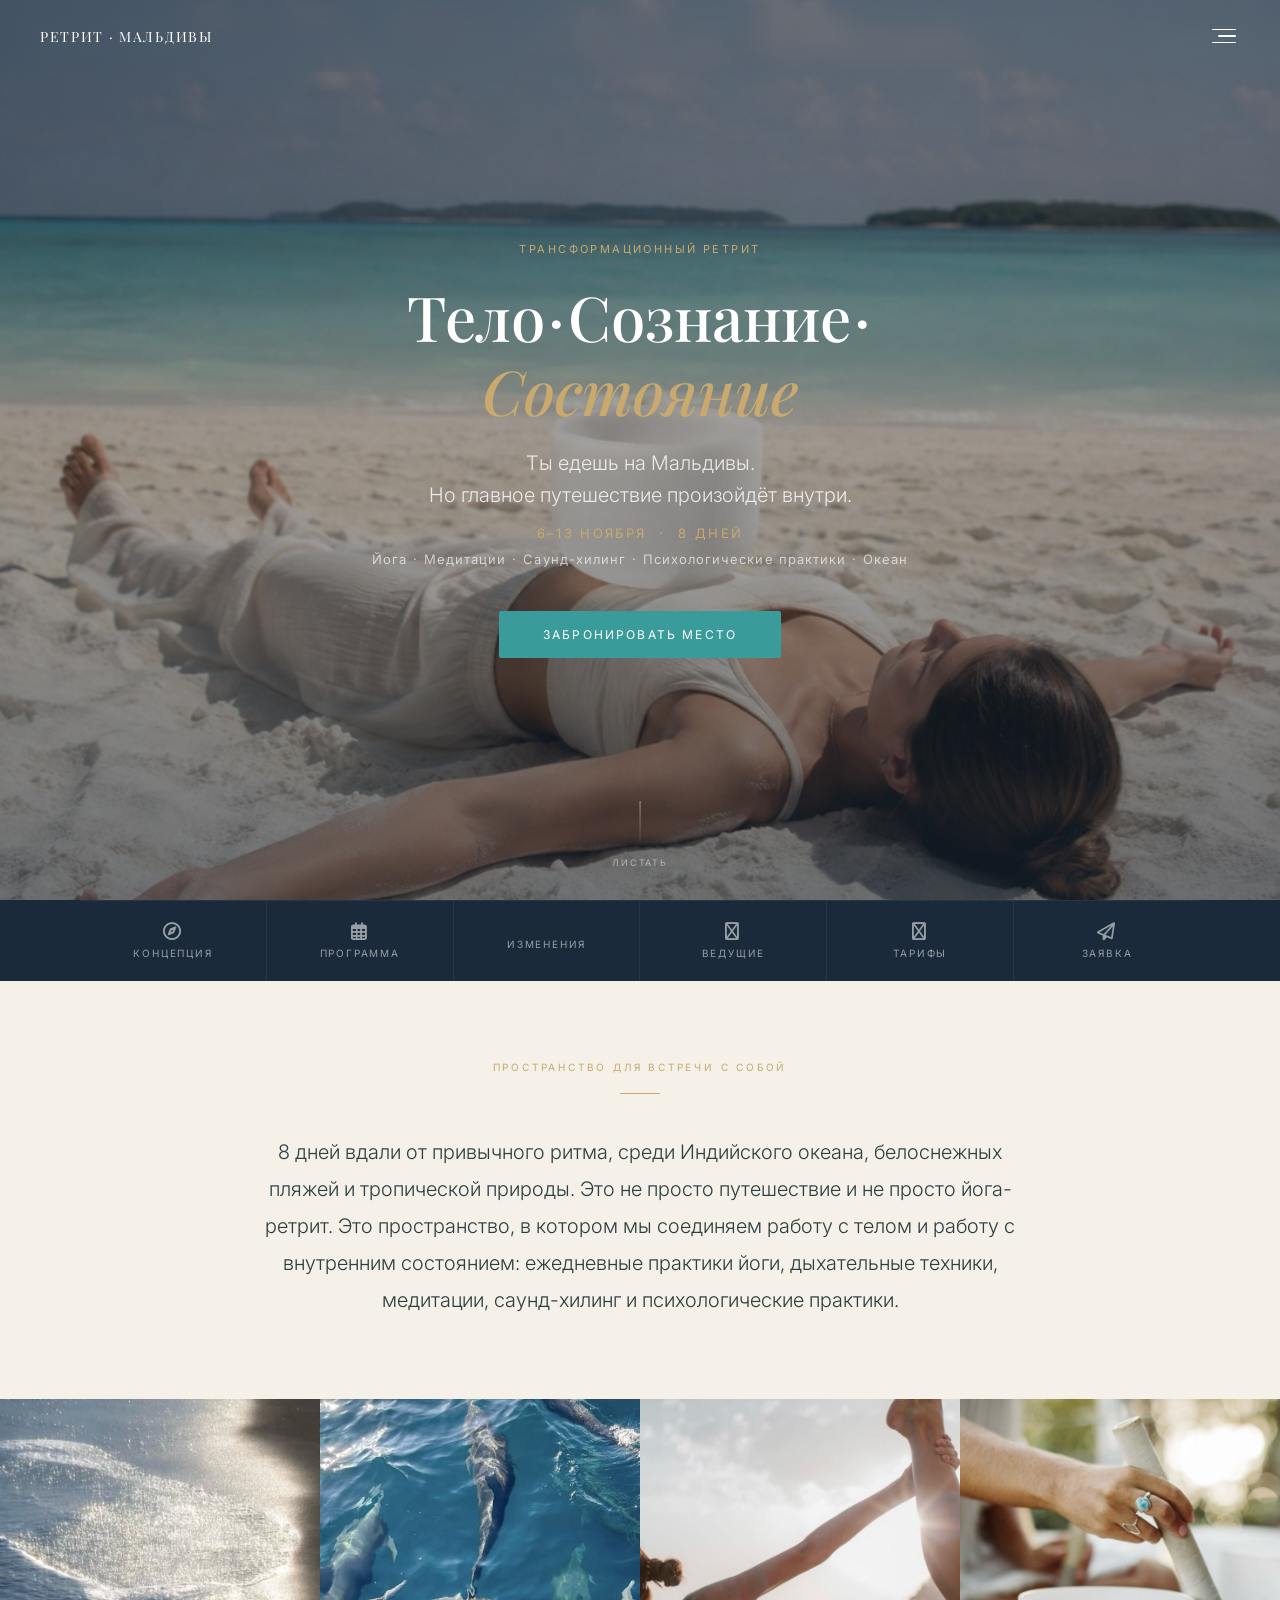
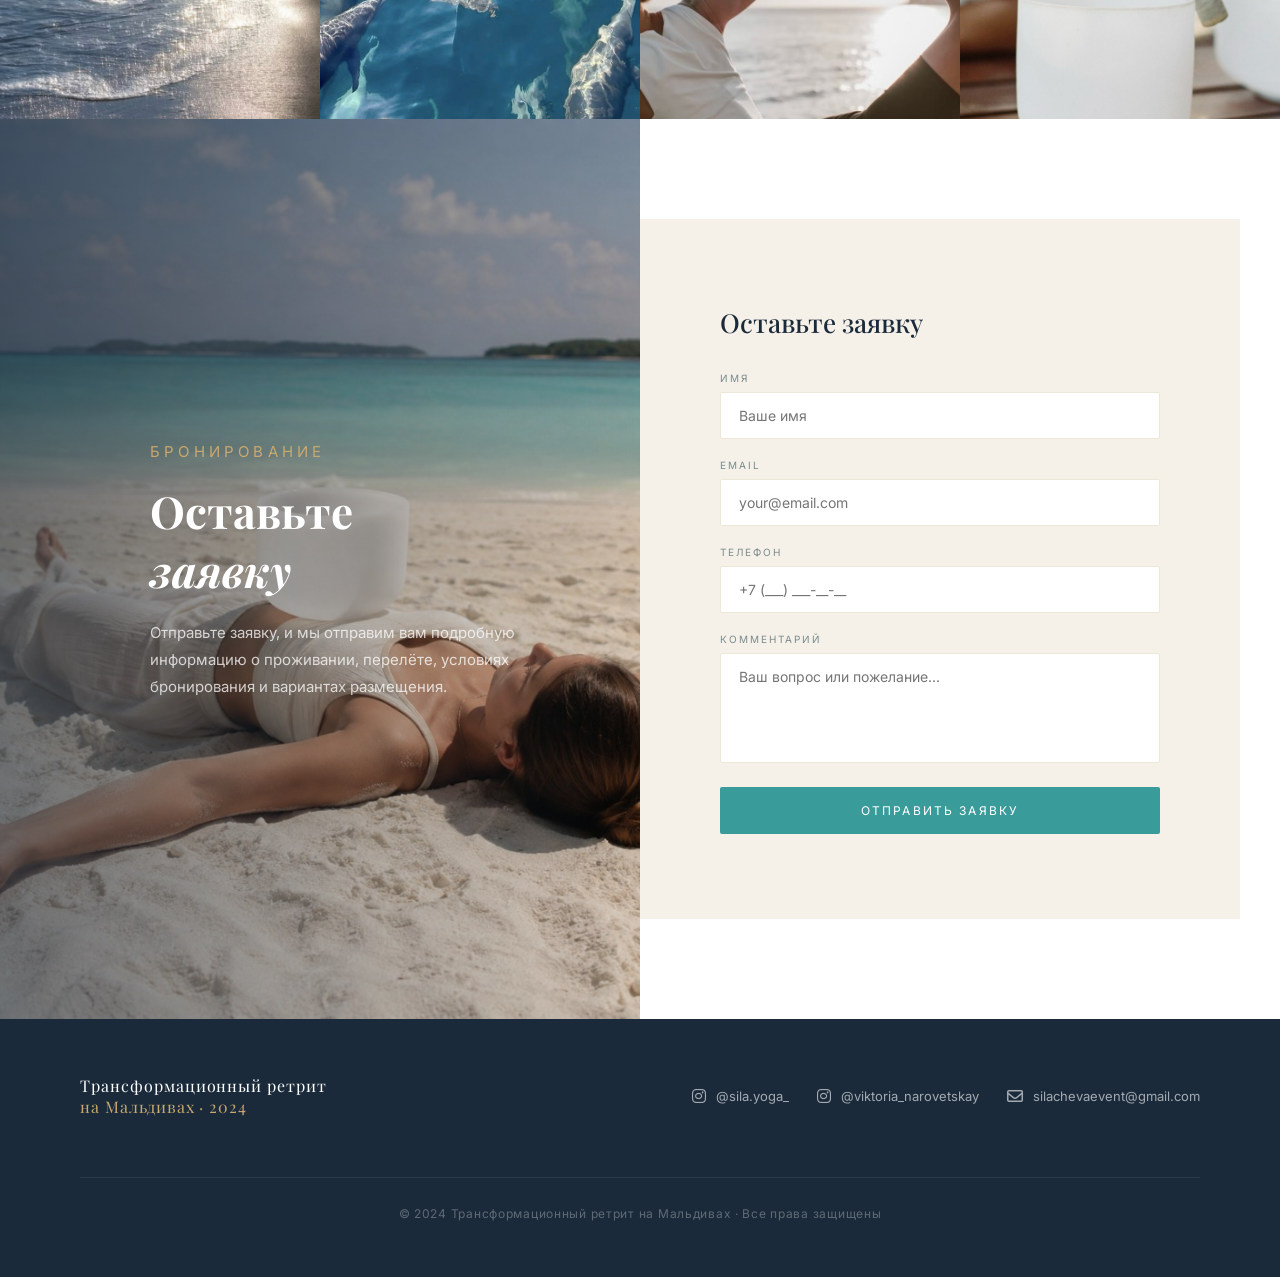
==== index.html @ 05884079 "Add files via upload" ====
<!DOCTYPE html>
<html lang="ru">
<head>
  <meta charset="UTF-8" />
  <meta name="viewport" content="width=device-width, initial-scale=1.0" />
  <title>Трансформационный ретрит на Мальдивах · 6–13 ноября</title>
  <link rel="preconnect" href="https://fonts.googleapis.com" />
  <link rel="preconnect" href="https://fonts.gstatic.com" crossorigin />
  <link href="https://fonts.googleapis.com/css2?family=Playfair+Display:ital,wght@0,400;0,500;0,600;1,400;1,500&family=Inter:wght@300;400;500;600&display=swap" rel="stylesheet" />
  <link rel="stylesheet" href="https://cdnjs.cloudflare.com/ajax/libs/font-awesome/6.5.0/css/all.min.css" />
  <link rel="stylesheet" href="css/style.css" />
</head>
<body>

  <!-- ══ NAV ══════════════════════════════════════════════ -->
  <nav id="nav" class="nav--hero">
    <a href="index.html" class="nav-logo">Ретрит · Мальдивы</a>
    <button class="hamburger" id="hamburger" aria-label="Открыть меню">
      <span></span><span></span><span></span>
    </button>
  </nav>

  <!-- ══ MENU OVERLAY ═════════════════════════════════════ -->
  <div class="menu-overlay" id="menu-overlay">
    <div class="menu-backdrop" id="menu-backdrop"></div>
    <div class="menu-panel">
      <p class="menu-eyebrow">Навигация</p>
      <nav class="menu-nav">
        <a href="index.html">Главная</a>
        <a href="concept.html">Концепция</a>
        <a href="program.html">Программа</a>
        <a href="changes.html">Что меняется</a>
        <a href="leaders.html">Ведущие</a>
        <a href="tariffs.html">Тарифы</a>
      </nav>
      <div class="menu-footer">
        <a href="https://www.instagram.com/sila.yoga_" target="_blank" rel="noopener"><i class="fa-brands fa-instagram"></i>@sila.yoga_</a>
        <a href="https://www.instagram.com/viktoria_narovetskay" target="_blank" rel="noopener"><i class="fa-brands fa-instagram"></i>@viktoria_narovetskay</a>
        <a href="mailto:silachevaevent@gmail.com"><i class="fa-regular fa-envelope"></i>silachevaevent@gmail.com</a>
      </div>
    </div>
  </div>

  <!-- ══ HERO ═════════════════════════════════════════════ -->
  <!-- IMAGE FILE: images/IMG_1155.png — женщина на пляже с поющей чашей -->
  <section class="hero" id="hero">
    <div class="hero-bg">
      <img src="images/IMG_1155.png" alt="Мальдивский пляж" loading="eager" />
    </div>
    <div class="hero-overlay"></div>
    <div class="hero-content">
      <p class="hero-eyebrow">Трансформационный ретрит</p>
      <h1 class="hero-title">Тело&thinsp;·&thinsp;Сознание&thinsp;·&thinsp;<em>Состояние</em></h1>
      <p class="hero-subtitle">Ты едешь на Мальдивы.<br>Но главное путешествие произойдёт внутри.</p>
      <p class="hero-date">6–13 ноября &nbsp;·&nbsp; 8 дней</p>
      <p class="hero-tags">
        <span>Йога</span>·<span>Медитации</span>·<span>Саунд-хилинг</span>·<span>Психологические практики</span>·<span>Океан</span>
      </p>
      <a href="#form" class="btn-primary">Забронировать место</a>
    </div>
    <div class="hero-scroll">
      <div class="scroll-line"></div>
      <span>Листать</span>
    </div>
  </section>

  <!-- ══ QUICK NAVIGATION STRIP ═══════════════════════════ -->
  <div class="index-nav-strip">
    <div class="index-nav-strip-inner">
      <a href="concept.html" class="index-nav-link">
        <i class="fa-regular fa-compass"></i>Концепция
      </a>
      <a href="program.html" class="index-nav-link">
        <i class="fa-regular fa-calendar-days"></i>Программа
      </a>
      <a href="changes.html" class="index-nav-link">
        <i class="fa-regular fa-sparkles"></i>Изменения
      </a>
      <a href="leaders.html" class="index-nav-link">
        <i class="fa-regular fa-user-group"></i>Ведущие
      </a>
      <a href="tariffs.html" class="index-nav-link">
        <i class="fa-regular fa-tag"></i>Тарифы
      </a>
      <a href="#form" class="index-nav-link">
        <i class="fa-regular fa-paper-plane"></i>Заявка
      </a>
    </div>
  </div>

  <!-- ══ INTRO ════════════════════════════════════════════ -->
  <section class="intro reveal">
    <div class="container">
      <p class="section-eyebrow" style="text-align:center;margin-bottom:20px;">Пространство для встречи с собой</p>
      <div class="divider"></div>
      <p class="intro-text">
        8 дней вдали от привычного ритма, среди Индийского океана, белоснежных пляжей и тропической природы. Это не просто путешествие и не просто йога-ретрит. Это пространство, в котором мы соединяем работу с телом и работу с внутренним состоянием: ежедневные практики йоги, дыхательные техники, медитации, саунд-хилинг и психологические практики.
      </p>
    </div>
  </section>

  <!-- ══ GALLERY STRIP ════════════════════════════════════ -->
  <!-- IMAGES: IMG_1162, IMG_1166, IMG_1159, IMG_1156 -->
  <div class="gallery-strip">
    <div class="g-item"><img src="images/IMG_1162.png" alt="Йога на пляже" loading="lazy" /></div>
    <div class="g-item"><img src="images/IMG_1166.png" alt="Группа йоги" loading="lazy" /></div>
    <div class="g-item"><img src="images/IMG_1159.png" alt="Снорклинг" loading="lazy" /></div>
    <div class="g-item"><img src="images/IMG_1156.png" alt="Океан" loading="lazy" /></div>
  </div>

  <!-- ══ FORM ═════════════════════════════════════════════ -->
  <!-- IMAGE FILE: images/IMG_1155.png — пляж/закат (фон формы) -->
  <section class="form-section" id="form">
    <div class="form-bg">
      <img src="images/IMG_1155.png" alt="Мальдивский пляж" loading="lazy" />
    </div>
    <div class="form-content">
      <div class="form-left reveal">
        <div class="form-left-text">
          <p class="section-eyebrow">Бронирование</p>
          <h2>Оставьте<br><em>заявку</em></h2>
          <p style="margin-top:20px;">Отправьте заявку, и мы отправим вам подробную информацию о проживании, перелёте, условиях бронирования и вариантах размещения.</p>
        </div>
      </div>
      <div class="form-right reveal reveal-delay-2">
        <!-- Web3Forms: замените access_key на реальный ключ с https://web3forms.com -->
        <form action="https://api.web3forms.com/submit" method="POST" id="contact-form">
          <input type="hidden" name="access_key" value="YOUR_ACCESS_KEY_HERE" />
          <!-- Email получателя: silachevaevent@gmail.com -->
          <input type="hidden" name="subject" value="Заявка на ретрит на Мальдивах" />
          <input type="hidden" name="from_name" value="Ретрит на Мальдивах" />
          <input type="hidden" name="redirect" value="false" />

          <p style="font-family:'Playfair Display',serif;font-size:26px;color:var(--navy);margin-bottom:32px;font-weight:500;">Оставьте заявку</p>

          <div class="form-group">
            <label for="name">Имя</label>
            <input type="text" id="name" name="name" placeholder="Ваше имя" required />
          </div>
          <div class="form-group">
            <label for="email">Email</label>
            <input type="email" id="email" name="email" placeholder="your@email.com" required />
          </div>
          <div class="form-group">
            <label for="phone">Телефон</label>
            <input type="tel" id="phone" name="phone" placeholder="+7 (___) ___-__-__" />
          </div>
          <div class="form-group">
            <label for="comment">Комментарий</label>
            <textarea id="comment" name="message" placeholder="Ваш вопрос или пожелание..."></textarea>
          </div>
          <button type="submit" class="btn-submit">Отправить заявку</button>
          <div class="form-success" id="form-success">
            ✓ &nbsp;Заявка отправлена! Мы свяжемся с вами в ближайшее время.
          </div>
        </form>
      </div>
    </div>
  </section>

  <!-- ══ FOOTER ════════════════════════════════════════════ -->
  <footer>
    <div class="footer-inner">
      <div class="footer-logo">Трансформационный ретрит<br><span>на Мальдивах · 2024</span></div>
      <div class="footer-links">
        <a href="https://www.instagram.com/sila.yoga_" class="footer-link" target="_blank" rel="noopener">
          <i class="fa-brands fa-instagram"></i><span>@sila.yoga_</span>
        </a>
        <a href="https://www.instagram.com/viktoria_narovetskay" class="footer-link" target="_blank" rel="noopener">
          <i class="fa-brands fa-instagram"></i><span>@viktoria_narovetskay</span>
        </a>
        <a href="mailto:silachevaevent@gmail.com" class="footer-link">
          <i class="fa-regular fa-envelope"></i><span>silachevaevent@gmail.com</span>
        </a>
      </div>
      <p class="footer-copy">© 2024 Трансформационный ретрит на Мальдивах · Все права защищены</p>
    </div>
  </footer>

  <script src="js/script.js"></script>
</body>
</html>
---- css/style.css ----
/* ═══════════════════════════════════════════════════════════
   ТРАНСФОРМАЦИОННЫЙ РЕТРИТ НА МАЛЬДИВАХ — ОБЩИЕ СТИЛИ
   ═══════════════════════════════════════════════════════════ */

/* ─── RESET & BASE ──────────────────────────────────────── */
*, *::before, *::after { box-sizing: border-box; margin: 0; padding: 0; }

:root {
  --white:  #FFFFFF;
  --sand:   #F5F0E8;
  --sand2:  #EDE7D8;
  --teal:   #3A9B9B;
  --teal-l: #4AACAC;
  --gold:   #C9A96E;
  --navy:   #1A2A3A;
  --text:   #2C3E40;
  --muted:  #7A8C8E;
  --trans:  0.6s cubic-bezier(0.16, 1, 0.3, 1);
}

html { scroll-behavior: smooth; }

body {
  font-family: 'Inter', sans-serif;
  color: var(--text);
  background: var(--white);
  -webkit-font-smoothing: antialiased;
  overflow-x: hidden;
}

/* Inner pages need top padding since nav is fixed */
body.inner-page { padding-top: 72px; }

h1, h2, h3, h4 { font-family: 'Playfair Display', serif; }
img { display: block; width: 100%; height: 100%; object-fit: cover; }
a { color: inherit; text-decoration: none; }

/* ─── SCROLL ANIMATIONS ─────────────────────────────────── */
.reveal {
  opacity: 0;
  transform: translateY(36px);
  transition: opacity var(--trans), transform var(--trans);
}
.reveal.visible { opacity: 1; transform: translateY(0); }
.reveal-delay-1 { transition-delay: 0.1s; }
.reveal-delay-2 { transition-delay: 0.2s; }
.reveal-delay-3 { transition-delay: 0.3s; }
.reveal-delay-4 { transition-delay: 0.4s; }
.reveal-delay-5 { transition-delay: 0.5s; }

/* ─── NAV ───────────────────────────────────────────────── */
nav {
  position: fixed;
  top: 0; left: 0; right: 0;
  z-index: 200;
  padding: 18px 40px;
  display: flex;
  align-items: center;
  justify-content: space-between;
  background: rgba(255,255,255,0.96);
  backdrop-filter: blur(12px);
  box-shadow: 0 1px 0 rgba(0,0,0,0.07);
  transition: padding 0.4s, background 0.4s, box-shadow 0.4s;
}

/* Hero variant — transparent until scrolled */
nav.nav--hero {
  background: transparent;
  box-shadow: none;
}
nav.nav--hero.scrolled {
  background: rgba(255,255,255,0.96);
  box-shadow: 0 1px 0 rgba(0,0,0,0.07);
  padding: 14px 40px;
}

.nav-logo {
  font-family: 'Playfair Display', serif;
  font-size: 14px;
  letter-spacing: 0.12em;
  text-transform: uppercase;
  color: var(--navy);
  transition: color 0.4s;
}
nav.nav--hero .nav-logo { color: var(--white); }
nav.nav--hero.scrolled .nav-logo { color: var(--navy); }

/* ─── HAMBURGER BUTTON ──────────────────────────────────── */
.hamburger {
  width: 36px;
  height: 36px;
  background: none;
  border: none;
  cursor: pointer;
  display: flex;
  flex-direction: column;
  justify-content: center;
  align-items: flex-end;
  gap: 5px;
  padding: 4px;
}
.hamburger span {
  display: block;
  height: 1.5px;
  background: var(--navy);
  border-radius: 2px;
  transition: width 0.3s, transform 0.35s, opacity 0.3s, background 0.4s;
}
.hamburger span:nth-child(1) { width: 24px; }
.hamburger span:nth-child(2) { width: 18px; }
.hamburger span:nth-child(3) { width: 24px; }
.hamburger:hover span { width: 24px !important; }

nav.nav--hero .hamburger span { background: var(--white); }
nav.nav--hero.scrolled .hamburger span { background: var(--navy); }

.hamburger.open span:nth-child(1) { transform: translateY(6.5px) rotate(45deg); width: 22px; }
.hamburger.open span:nth-child(2) { opacity: 0; width: 0; }
.hamburger.open span:nth-child(3) { transform: translateY(-6.5px) rotate(-45deg); width: 22px; }

/* ─── MENU OVERLAY ──────────────────────────────────────── */
.menu-overlay {
  position: fixed;
  inset: 0;
  z-index: 190;
  display: flex;
  pointer-events: none;
}
.menu-backdrop {
  flex: 1;
  background: rgba(26,42,58,0);
  transition: background 0.4s;
  cursor: pointer;
}
.menu-panel {
  width: min(340px, 88vw);
  background: var(--white);
  padding: 100px 48px 60px;
  display: flex;
  flex-direction: column;
  transform: translateX(100%);
  transition: transform 0.45s cubic-bezier(0.16, 1, 0.3, 1);
  box-shadow: -8px 0 40px rgba(26,42,58,0);
}

.menu-overlay.open { pointer-events: all; }
.menu-overlay.open .menu-backdrop { background: rgba(26,42,58,0.45); }
.menu-overlay.open .menu-panel {
  transform: translateX(0);
  box-shadow: -8px 0 40px rgba(26,42,58,0.15);
}

.menu-eyebrow {
  font-size: 9px;
  letter-spacing: 0.3em;
  text-transform: uppercase;
  color: var(--gold);
  margin-bottom: 36px;
}
.menu-nav {
  display: flex;
  flex-direction: column;
  gap: 0;
  flex: 1;
}
.menu-nav a {
  font-family: 'Playfair Display', serif;
  font-size: clamp(22px, 4vw, 30px);
  font-weight: 500;
  color: var(--navy);
  padding: 14px 0;
  border-bottom: 1px solid var(--sand2);
  display: flex;
  align-items: center;
  justify-content: space-between;
  transition: color 0.3s, padding-left 0.3s;
}
.menu-nav a:last-child { border-bottom: none; }
.menu-nav a::after {
  content: '→';
  font-size: 16px;
  opacity: 0;
  transform: translateX(-8px);
  transition: opacity 0.3s, transform 0.3s;
}
.menu-nav a:hover { color: var(--teal); padding-left: 6px; }
.menu-nav a:hover::after { opacity: 1; transform: translateX(0); }
.menu-nav a.active { color: var(--teal); }

.menu-footer {
  margin-top: 40px;
  padding-top: 28px;
  border-top: 1px solid var(--sand2);
  display: flex;
  flex-direction: column;
  gap: 12px;
}
.menu-footer a {
  display: flex;
  align-items: center;
  gap: 10px;
  font-size: 13px;
  color: var(--muted);
  transition: color 0.3s;
}
.menu-footer a:hover { color: var(--teal); }
.menu-footer a i { font-size: 15px; }

/* ─── SECTION UTILITIES ─────────────────────────────────── */
section { padding: 100px 40px; }
.container { max-width: 1120px; margin: 0 auto; }
.section-eyebrow {
  font-size: 10px;
  letter-spacing: 0.28em;
  text-transform: uppercase;
  color: var(--gold);
  margin-bottom: 16px;
}
.section-title {
  font-size: clamp(28px, 4vw, 46px);
  font-weight: 500;
  color: var(--navy);
  line-height: 1.22;
  margin-bottom: 28px;
}
.divider       { width: 40px; height: 1px; background: var(--gold); margin: 0 auto 40px; }
.divider-left  { width: 40px; height: 1px; background: var(--gold); margin: 0 0 40px; }

/* ─── BUTTONS ───────────────────────────────────────────── */
.btn-primary {
  display: inline-block;
  padding: 16px 44px;
  background: var(--teal);
  color: var(--white);
  font-size: 12px;
  letter-spacing: 0.18em;
  text-transform: uppercase;
  border-radius: 2px;
  transition: background 0.3s, transform 0.3s;
}
.btn-primary:hover { background: var(--teal-l); transform: translateY(-2px); }

.btn-outline {
  display: inline-block;
  padding: 13px 32px;
  border: 1px solid var(--teal);
  color: var(--teal);
  font-size: 11px;
  letter-spacing: 0.16em;
  text-transform: uppercase;
  border-radius: 2px;
  transition: all 0.3s;
}
.btn-outline:hover { background: var(--teal); color: var(--white); }

/* ─── PAGE HERO (inner pages) ───────────────────────────── */
.page-hero {
  background: var(--navy);
  padding: 80px 40px 72px;
  text-align: center;
  position: relative;
  overflow: hidden;
}
.page-hero::before {
  content: '';
  position: absolute;
  inset: 0;
  background: url('../images/IMG_1155.png') center 35%/cover no-repeat;
  opacity: 0.18;
}
.page-hero-inner { position: relative; z-index: 1; }
.page-hero .section-eyebrow { color: var(--gold); }
.page-hero h1 {
  font-size: clamp(32px, 5vw, 54px);
  color: var(--white);
  font-weight: 500;
  line-height: 1.2;
}

/* ─── HERO (index only) ─────────────────────────────────── */
.hero {
  position: relative;
  height: 100svh;
  min-height: 640px;
  display: flex;
  align-items: center;
  justify-content: center;
  text-align: center;
  overflow: hidden;
}
.hero-bg { position: absolute; inset: 0; }
.hero-bg img { object-position: center 30%; }
.hero-overlay {
  position: absolute;
  inset: 0;
  background: linear-gradient(
    to bottom,
    rgba(26,42,58,0.42) 0%,
    rgba(26,42,58,0.28) 50%,
    rgba(26,42,58,0.55) 100%
  );
}
.hero-content { position: relative; z-index: 1; padding: 0 24px; max-width: 820px; }
.hero-eyebrow {
  font-size: 11px;
  letter-spacing: 0.22em;
  text-transform: uppercase;
  color: var(--gold);
  margin-bottom: 24px;
  opacity: 0;
  animation: fadeUp 1s 0.3s forwards;
}
.hero-title {
  font-size: clamp(32px, 6vw, 62px);
  font-weight: 500;
  color: var(--white);
  line-height: 1.18;
  margin-bottom: 20px;
  opacity: 0;
  animation: fadeUp 1s 0.55s forwards;
}
.hero-title em { font-style: italic; color: var(--gold); }
.hero-subtitle {
  font-size: clamp(15px, 2.2vw, 20px);
  color: rgba(255,255,255,0.82);
  font-weight: 300;
  line-height: 1.6;
  margin-bottom: 14px;
  opacity: 0;
  animation: fadeUp 1s 0.75s forwards;
}
.hero-date {
  font-size: 13px;
  letter-spacing: 0.18em;
  color: var(--gold);
  text-transform: uppercase;
  margin-bottom: 10px;
  opacity: 0;
  animation: fadeUp 1s 0.9s forwards;
}
.hero-tags {
  font-size: 13px;
  color: rgba(255,255,255,0.65);
  letter-spacing: 0.08em;
  margin-bottom: 44px;
  opacity: 0;
  animation: fadeUp 1s 1.05s forwards;
}
.hero-tags span { margin: 0 6px; }
.hero-content .btn-primary { opacity: 0; animation: fadeUp 1s 1.2s forwards; }
.hero-scroll {
  position: absolute;
  bottom: 32px;
  left: 50%;
  transform: translateX(-50%);
  display: flex;
  flex-direction: column;
  align-items: center;
  gap: 8px;
  opacity: 0;
  animation: fadeIn 1s 1.8s forwards;
}
.hero-scroll span {
  font-size: 9px;
  letter-spacing: 0.22em;
  text-transform: uppercase;
  color: rgba(255,255,255,0.5);
}
.scroll-line {
  width: 1px;
  height: 48px;
  background: linear-gradient(to bottom, rgba(255,255,255,0.5), transparent);
  animation: scrollPulse 2.2s ease-in-out infinite;
}

@keyframes fadeUp {
  from { opacity: 0; transform: translateY(22px); }
  to   { opacity: 1; transform: translateY(0); }
}
@keyframes fadeIn {
  from { opacity: 0; } to { opacity: 1; }
}
@keyframes scrollPulse {
  0%, 100% { opacity: 0.3; transform: scaleY(1); }
  50%       { opacity: 1;   transform: scaleY(1.15); }
}

/* ─── INDEX NAV STRIP ───────────────────────────────────── */
/* Quick-links on index page below the hero */
.index-nav-strip {
  background: var(--navy);
  padding: 0 40px;
}
.index-nav-strip-inner {
  max-width: 1120px;
  margin: 0 auto;
  display: flex;
  align-items: stretch;
  gap: 0;
  border-top: 1px solid rgba(255,255,255,0.06);
}
.index-nav-link {
  flex: 1;
  display: flex;
  flex-direction: column;
  align-items: center;
  justify-content: center;
  gap: 6px;
  padding: 22px 12px;
  color: rgba(255,255,255,0.55);
  font-size: 10px;
  letter-spacing: 0.18em;
  text-transform: uppercase;
  border-right: 1px solid rgba(255,255,255,0.06);
  transition: color 0.3s, background 0.3s;
}
.index-nav-link:last-child { border-right: none; }
.index-nav-link i { font-size: 18px; }
.index-nav-link:hover { color: var(--gold); background: rgba(255,255,255,0.03); }

/* ─── INTRO ─────────────────────────────────────────────── */
.intro { background: var(--sand); padding: 80px 40px; text-align: center; }
.intro-text {
  max-width: 780px;
  margin: 0 auto;
  font-size: clamp(16px, 2vw, 20px);
  line-height: 1.85;
  color: var(--text);
  font-weight: 300;
}

/* ─── CONCEPT ───────────────────────────────────────────── */
.concept { background: var(--white); }
.concept-grid { display: grid; grid-template-columns: 1fr 1fr; gap: 80px; align-items: center; }
.concept-visual { position: relative; height: 560px; border-radius: 2px; overflow: hidden; }
.concept-visual::after {
  content: '';
  position: absolute;
  inset: 0;
  border: 1px solid rgba(201,169,110,0.2);
  pointer-events: none;
}
.concept-quote {
  font-family: 'Playfair Display', serif;
  font-size: clamp(18px, 2.2vw, 26px);
  font-style: italic;
  line-height: 1.7;
  color: var(--navy);
  margin-bottom: 48px;
}
.concept-cards { display: grid; grid-template-columns: 1fr 1fr; gap: 24px; }
.concept-card {
  padding: 24px;
  background: var(--sand);
  border-radius: 2px;
  border-left: 2px solid var(--gold);
}
.concept-card h4 {
  font-family: 'Inter', sans-serif;
  font-size: 10px;
  letter-spacing: 0.22em;
  text-transform: uppercase;
  color: var(--teal);
  margin-bottom: 8px;
  font-weight: 600;
}
.concept-card p { font-size: 13px; line-height: 1.75; color: var(--muted); }

/* ─── WHAT AWAITS ───────────────────────────────────────── */
.awaits { background: var(--sand); }
.awaits-header { text-align: center; margin-bottom: 64px; }
.awaits-intro {
  font-size: clamp(15px, 1.8vw, 18px);
  color: var(--muted);
  font-weight: 300;
  line-height: 1.8;
  max-width: 620px;
  margin: 0 auto;
}
.awaits-cols {
  display: grid;
  grid-template-columns: 1fr 1fr;
  gap: 16px;
  max-width: 840px;
  margin: 0 auto;
}
.awaits-item {
  display: flex;
  align-items: flex-start;
  gap: 14px;
  padding: 18px 20px;
  background: var(--white);
  border-radius: 2px;
  transition: transform 0.3s, box-shadow 0.3s;
}
.awaits-item:hover { transform: translateY(-3px); box-shadow: 0 8px 32px rgba(58,155,155,0.1); }
.awaits-icon { font-size: 18px; line-height: 1; flex-shrink: 0; margin-top: 2px; }
.awaits-item span { font-size: 14px; line-height: 1.6; color: var(--text); }

/* ─── GALLERY STRIP ─────────────────────────────────────── */
.gallery-strip { display: grid; grid-template-columns: repeat(4, 1fr); height: 320px; overflow: hidden; }
.gallery-strip .g-item { overflow: hidden; position: relative; }
.gallery-strip .g-item img { transition: transform 0.7s ease; }
.gallery-strip .g-item:hover img { transform: scale(1.06); }

/* ─── TRANSFORMATION ────────────────────────────────────── */
.transform { background: var(--navy); color: var(--white); position: relative; overflow: hidden; }
.transform::before {
  content: '';
  position: absolute;
  inset: 0;
  background: url('../images/IMG_1164.png') center/cover no-repeat;
  opacity: 0.15;
}
.transform-inner { position: relative; z-index: 1; max-width: 900px; margin: 0 auto; text-align: center; }
.transform .section-eyebrow { color: var(--gold); }
.transform .section-title { color: var(--white); }
.transform-grid { display: grid; grid-template-columns: repeat(4, 1fr); gap: 2px; margin-bottom: 52px; }
.t-item {
  padding: 28px 20px;
  background: rgba(255,255,255,0.04);
  border: 1px solid rgba(255,255,255,0.08);
  text-align: center;
  transition: background 0.3s;
}
.t-item:hover { background: rgba(201,169,110,0.1); }
.t-item .t-icon { font-size: 22px; margin-bottom: 12px; }
.t-item p { font-size: 14px; line-height: 1.65; color: rgba(255,255,255,0.75); }
.transform-footer {
  font-family: 'Playfair Display', serif;
  font-size: clamp(15px, 2vw, 20px);
  font-style: italic;
  line-height: 1.75;
  color: rgba(255,255,255,0.7);
  max-width: 720px;
  margin: 0 auto;
}

/* ─── LEADERS ───────────────────────────────────────────── */
.leaders { background: var(--sand); }
.leaders-header { text-align: center; margin-bottom: 64px; }
.leaders-grid { display: grid; grid-template-columns: 1fr 1fr; gap: 32px; }
.leader-card {
  background: var(--white);
  border-radius: 2px;
  overflow: hidden;
  border: 1px solid var(--sand2);
  transition: box-shadow 0.4s, transform 0.4s;
}
.leader-card:hover { box-shadow: 0 24px 64px rgba(58,155,155,0.12); transform: translateY(-4px); }
.leader-main-img { position: relative; height: 500px; overflow: hidden; }
.leader-main-img img { transition: transform 0.7s ease; object-fit: cover; object-position: center top; width: 100%; height: 100%; }
.leader-card:hover .leader-main-img img { transform: scale(1.04); }
.leader-mini-gallery { display: grid; grid-template-columns: 1fr 1fr; gap: 3px; margin-top: 3px; }
.leader-mini-gallery .mini-img { height: 130px; overflow: hidden; }
.leader-mini-gallery .mini-img img { transition: transform 0.6s ease; object-position: center top; }
.leader-mini-gallery .mini-img:hover img { transform: scale(1.06); }
.leader-body { padding: 36px 36px 40px; }
.leader-name {
  font-family: 'Playfair Display', serif;
  font-size: clamp(22px, 2.5vw, 30px);
  font-weight: 500;
  color: var(--navy);
  margin-bottom: 6px;
}
.leader-role {
  font-size: 11px;
  letter-spacing: 0.2em;
  text-transform: uppercase;
  color: var(--teal);
  font-weight: 600;
  margin-bottom: 20px;
}
.leader-divider { width: 32px; height: 1px; background: var(--gold); margin-bottom: 20px; }
.leader-bio { font-size: 14px; line-height: 1.85; color: var(--muted); margin-bottom: 28px; }
.leader-bio strong { color: var(--text); font-weight: 600; }
.leader-ig {
  display: inline-flex;
  align-items: center;
  gap: 8px;
  font-size: 12px;
  letter-spacing: 0.1em;
  color: var(--teal);
  border-bottom: 1px solid transparent;
  transition: border-color 0.3s, color 0.3s;
}
.leader-ig:hover { border-color: var(--teal); color: var(--navy); }
.leader-ig i { font-size: 15px; }

/* ─── DATE BOX ──────────────────────────────────────────── */
.datebox { background: var(--sand); text-align: center; padding: 72px 40px; }
.datebox-eyebrow { font-size: 10px; letter-spacing: 0.28em; text-transform: uppercase; color: var(--gold); margin-bottom: 16px; }
.datebox-date { font-family: 'Playfair Display', serif; font-size: clamp(36px, 6vw, 72px); font-weight: 500; color: var(--navy); line-height: 1.1; margin-bottom: 12px; }
.datebox-place { font-size: 14px; letter-spacing: 0.22em; text-transform: uppercase; color: var(--teal); margin-bottom: 28px; }
.datebox-price { font-family: 'Playfair Display', serif; font-size: 22px; color: var(--navy); }
.datebox-price em { color: var(--gold); font-style: normal; }

/* ─── RATES ─────────────────────────────────────────────── */
.rates { background: var(--white); }
.rates-header { text-align: center; margin-bottom: 60px; }
.rates-grid { display: grid; grid-template-columns: repeat(4, 1fr); gap: 24px; }
/* 4 cards → 2×2 on medium screens */
@media (max-width: 1100px) {
  .rates-grid { grid-template-columns: repeat(2, 1fr); max-width: 720px; margin-left: auto; margin-right: auto; }
}
.rate-card {
  border: 1px solid var(--sand2);
  padding: 44px 36px;
  text-align: center;
  position: relative;
  transition: border-color 0.3s, transform 0.3s, box-shadow 0.3s;
  border-radius: 2px;
}
.rate-card:hover { border-color: var(--teal); transform: translateY(-6px); box-shadow: 0 20px 60px rgba(58,155,155,0.12); }
.rate-card.featured { border-color: var(--gold); background: var(--sand); }
.rate-badge {
  position: absolute;
  top: -12px; left: 50%;
  transform: translateX(-50%);
  background: var(--gold);
  color: var(--white);
  font-size: 9px;
  letter-spacing: 0.2em;
  text-transform: uppercase;
  padding: 4px 14px;
  border-radius: 2px;
  white-space: nowrap;
}
.rate-name { font-family: 'Inter', sans-serif; font-size: 11px; letter-spacing: 0.22em; text-transform: uppercase; color: var(--teal); font-weight: 600; margin-bottom: 20px; }
.rate-price { font-family: 'Playfair Display', serif; font-size: 52px; font-weight: 500; color: var(--navy); line-height: 1; margin-bottom: 6px; }
.rate-currency { font-size: 20px; vertical-align: super; margin-right: 2px; }
.rate-per { font-size: 12px; color: var(--muted); letter-spacing: 0.1em; margin-bottom: 24px; }
.rate-divider { width: 30px; height: 1px; background: var(--gold); margin: 0 auto 24px; }
.rate-desc { font-size: 14px; line-height: 1.7; color: var(--muted); margin-bottom: 36px; }
.rates-note { text-align: center; margin-top: 40px; font-size: 13px; color: var(--muted); line-height: 1.7; }

/* ─── INCLUDED ──────────────────────────────────────────── */
.included { background: var(--sand); }
.included-grid { display: grid; grid-template-columns: 1fr 1fr; gap: 80px; align-items: start; }
.included-col h3 { font-size: clamp(24px, 3vw, 34px); color: var(--navy); margin-bottom: 44px; font-weight: 500; }
.included-list { list-style: none; }
.included-list li { padding: 18px 0; border-bottom: 1px solid var(--sand2); display: flex; gap: 18px; align-items: flex-start; }
.included-list li:last-child { border-bottom: none; }
.inc-icon {
  width: 36px; height: 36px;
  background: var(--white);
  border-radius: 50%;
  display: flex; align-items: center; justify-content: center;
  flex-shrink: 0;
  font-size: 14px;
  color: var(--teal);
  box-shadow: 0 2px 12px rgba(58,155,155,0.12);
}
.inc-text strong { display: block; font-family: 'Inter', sans-serif; font-size: 13px; font-weight: 600; color: var(--navy); margin-bottom: 3px; letter-spacing: 0.04em; }
.inc-text span { font-size: 13px; color: var(--muted); line-height: 1.6; }
.not-included h3 { margin-bottom: 28px; }
.not-included-list { list-style: none; }
.not-included-list li { padding: 12px 0; display: flex; gap: 12px; align-items: center; font-size: 14px; color: var(--text); border-bottom: 1px solid var(--sand2); }
.not-included-list li:last-child { border-bottom: none; }
.not-included-list li::before { content: '—'; color: var(--gold); font-size: 12px; flex-shrink: 0; }
.included-images { display: grid; grid-template-columns: 1fr 1fr; gap: 12px; margin-top: 40px; }
.included-images .i-img { height: 200px; overflow: hidden; border-radius: 2px; }
.included-images .i-img:first-child { grid-column: 1 / -1; height: 260px; }
.included-images .i-img img { transition: transform 0.6s ease; }
.included-images .i-img:hover img { transform: scale(1.04); }

/* ─── FORM ──────────────────────────────────────────────── */
.form-section { position: relative; min-height: 700px; display: flex; align-items: center; }
.form-bg { position: absolute; inset: 0; width: 50%; left: 0; overflow: hidden; }
.form-bg img { object-position: center 40%; }
.form-bg::after { content: ''; position: absolute; inset: 0; background: linear-gradient(to right, rgba(26,42,58,0.55), transparent); }
.form-content { position: relative; width: 100%; display: grid; grid-template-columns: 1fr 1fr; min-height: 700px; }
.form-left { display: flex; align-items: center; justify-content: center; padding: 80px 60px; }
.form-left-text { color: var(--white); max-width: 380px; }
.form-left-text .section-eyebrow { color: var(--gold); }
.form-left-text h2 { font-size: clamp(28px, 3.5vw, 44px); color: var(--white); margin-bottom: 20px; }
.form-left-text p { font-size: 15px; line-height: 1.8; color: rgba(255,255,255,0.75); }
.form-right { background: var(--sand); display: flex; align-items: center; justify-content: center; padding: 80px 60px; }
form { width: 100%; max-width: 440px; }
.form-group { margin-bottom: 20px; }
.form-group label { display: block; font-size: 10px; letter-spacing: 0.2em; text-transform: uppercase; color: var(--muted); margin-bottom: 8px; }
.form-group input, .form-group textarea {
  width: 100%; padding: 14px 18px;
  background: var(--white);
  border: 1px solid var(--sand2);
  border-radius: 2px;
  font-family: 'Inter', sans-serif;
  font-size: 14px; color: var(--text);
  outline: none;
  transition: border-color 0.3s;
  -webkit-appearance: none;
}
.form-group input:focus, .form-group textarea:focus { border-color: var(--teal); }
.form-group textarea { resize: none; height: 110px; }
.btn-submit {
  width: 100%; padding: 16px;
  background: var(--teal); color: var(--white);
  border: none;
  font-family: 'Inter', sans-serif;
  font-size: 12px; letter-spacing: 0.18em; text-transform: uppercase;
  cursor: pointer; border-radius: 2px;
  transition: background 0.3s;
}
.btn-submit:hover { background: var(--teal-l); }
.form-success {
  display: none; margin-top: 20px; padding: 16px 20px;
  background: #e8f7f0; border: 1px solid #7ecba9; color: #2d7a56;
  border-radius: 2px; font-size: 14px; text-align: center;
}

/* ─── FOOTER ────────────────────────────────────────────── */
footer { background: var(--navy); padding: 56px 40px; }
.footer-inner {
  max-width: 1120px; margin: 0 auto;
  display: flex; align-items: center; justify-content: space-between;
  flex-wrap: wrap; gap: 24px;
}
.footer-logo { font-family: 'Playfair Display', serif; font-size: 16px; color: var(--white); letter-spacing: 0.06em; }
.footer-logo span { color: var(--gold); }
.footer-links { display: flex; gap: 28px; align-items: center; flex-wrap: wrap; }
.footer-link { display: flex; align-items: center; gap: 10px; color: rgba(255,255,255,0.6); font-size: 13px; transition: color 0.3s; }
.footer-link:hover { color: var(--gold); }
.footer-link i { font-size: 16px; }
.footer-copy {
  width: 100%; text-align: center;
  margin-top: 36px; padding-top: 28px;
  border-top: 1px solid rgba(255,255,255,0.08);
  font-size: 12px; color: rgba(255,255,255,0.3); letter-spacing: 0.06em;
}

/* ─── RESPONSIVE ────────────────────────────────────────── */
@media (max-width: 960px) {
  section { padding: 72px 24px; }
  nav { padding: 16px 24px; }
  nav.nav--hero.scrolled { padding: 14px 24px; }
  .concept-grid { grid-template-columns: 1fr; gap: 48px; }
  .concept-visual { height: 380px; }
  .transform-grid { grid-template-columns: repeat(2, 1fr); }
  .rates-grid { grid-template-columns: 1fr; max-width: 400px; margin: 0 auto; }
  .included-grid { grid-template-columns: 1fr; gap: 48px; }
  .leaders-grid { grid-template-columns: 1fr; max-width: 520px; margin: 0 auto; }
  .leader-main-img { height: 420px; }
  .form-content { grid-template-columns: 1fr; }
  .form-bg { display: none; }
  .form-left { display: none; }
  .form-right { padding: 60px 24px; }
  .gallery-strip { grid-template-columns: repeat(2, 1fr); height: 480px; }
  .index-nav-strip { padding: 0 24px; }
  .index-nav-link { font-size: 9px; padding: 18px 8px; }
  .index-nav-link i { font-size: 16px; }
}
@media (max-width: 640px) {
  section { padding: 60px 20px; }
  nav { padding: 14px 20px; }
  .awaits-cols { grid-template-columns: 1fr; }
  .concept-cards { grid-template-columns: 1fr; }
  .transform-grid { grid-template-columns: 1fr; }
  .gallery-strip { grid-template-columns: repeat(2, 1fr); height: 360px; }
  .footer-inner { flex-direction: column; text-align: center; }
  .footer-links { flex-direction: column; gap: 16px; }
  .index-nav-strip-inner { display: grid; grid-template-columns: repeat(3, 1fr); }
  .index-nav-link:nth-child(3) { border-right: none; }
  .leader-main-img { height: 320px; }
  .leader-mini-gallery .mini-img { height: 110px; }
  .leader-body { padding: 24px 20px 28px; }
}
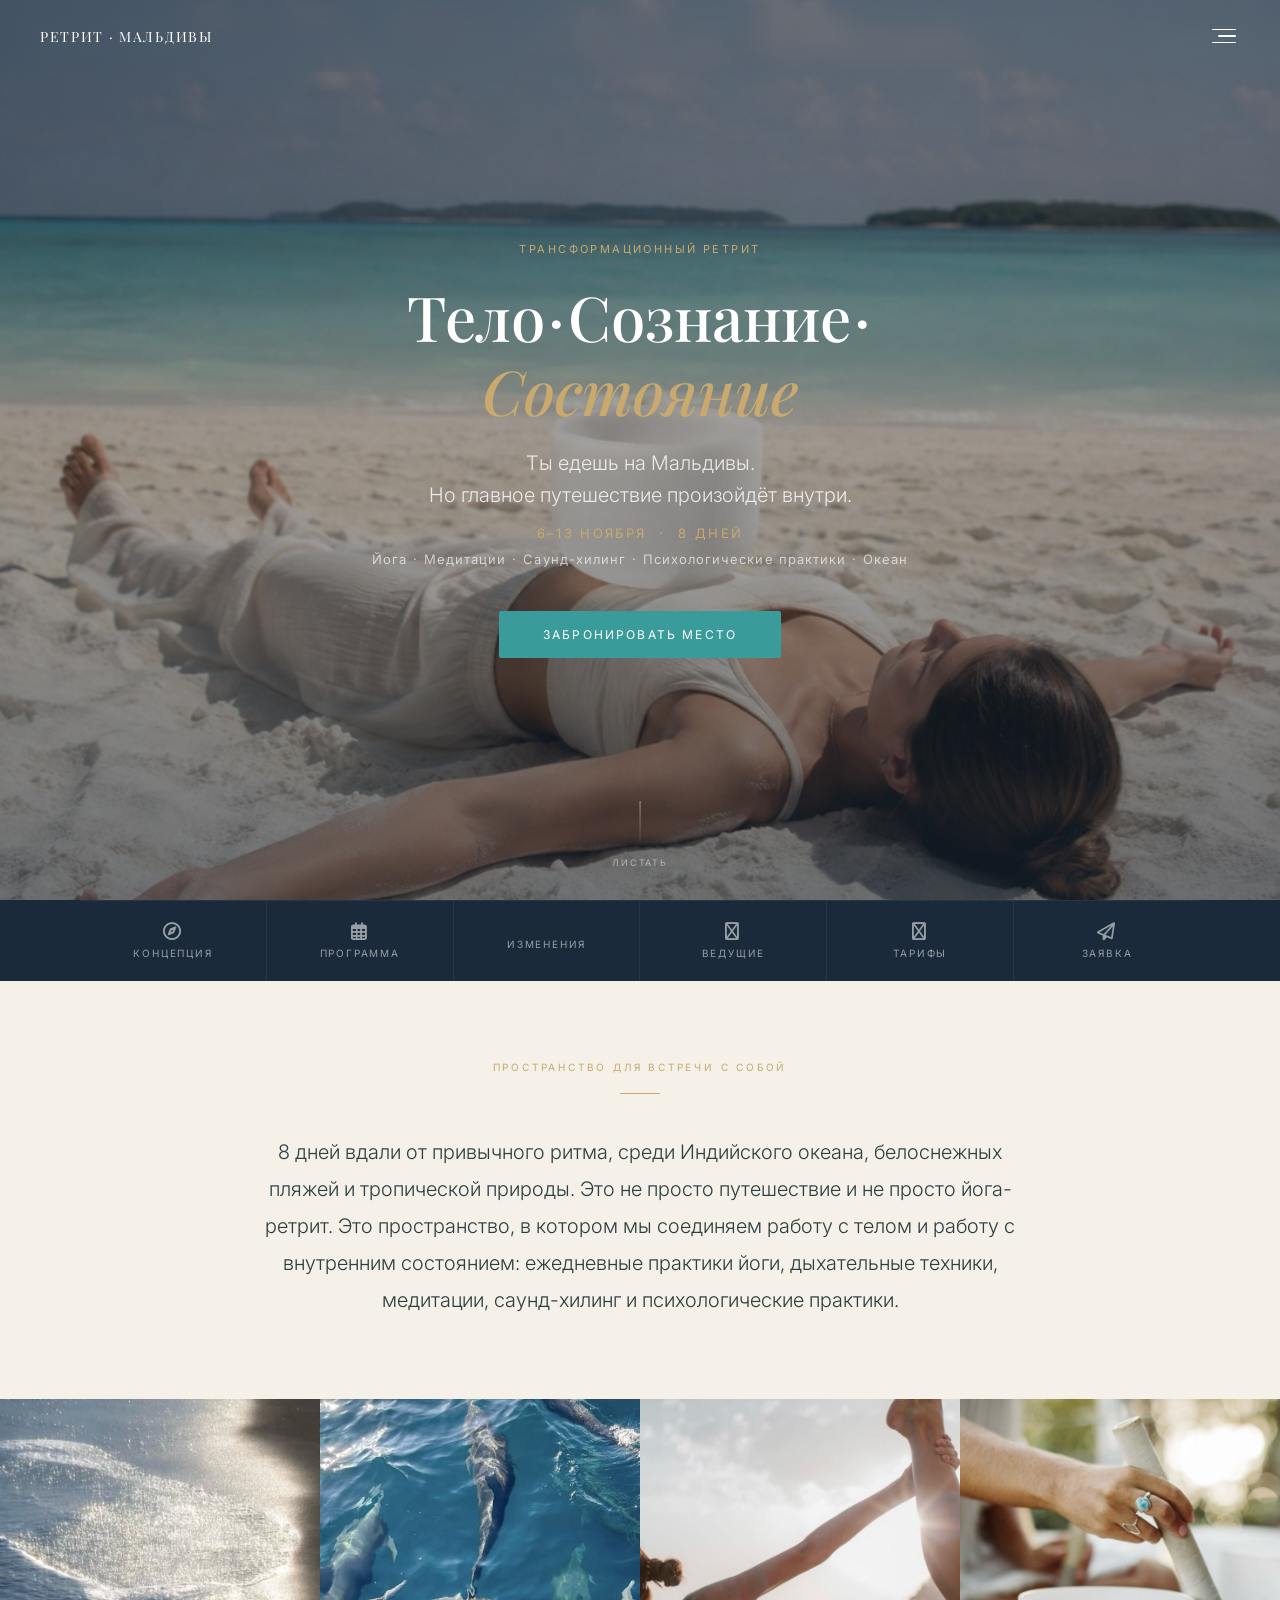
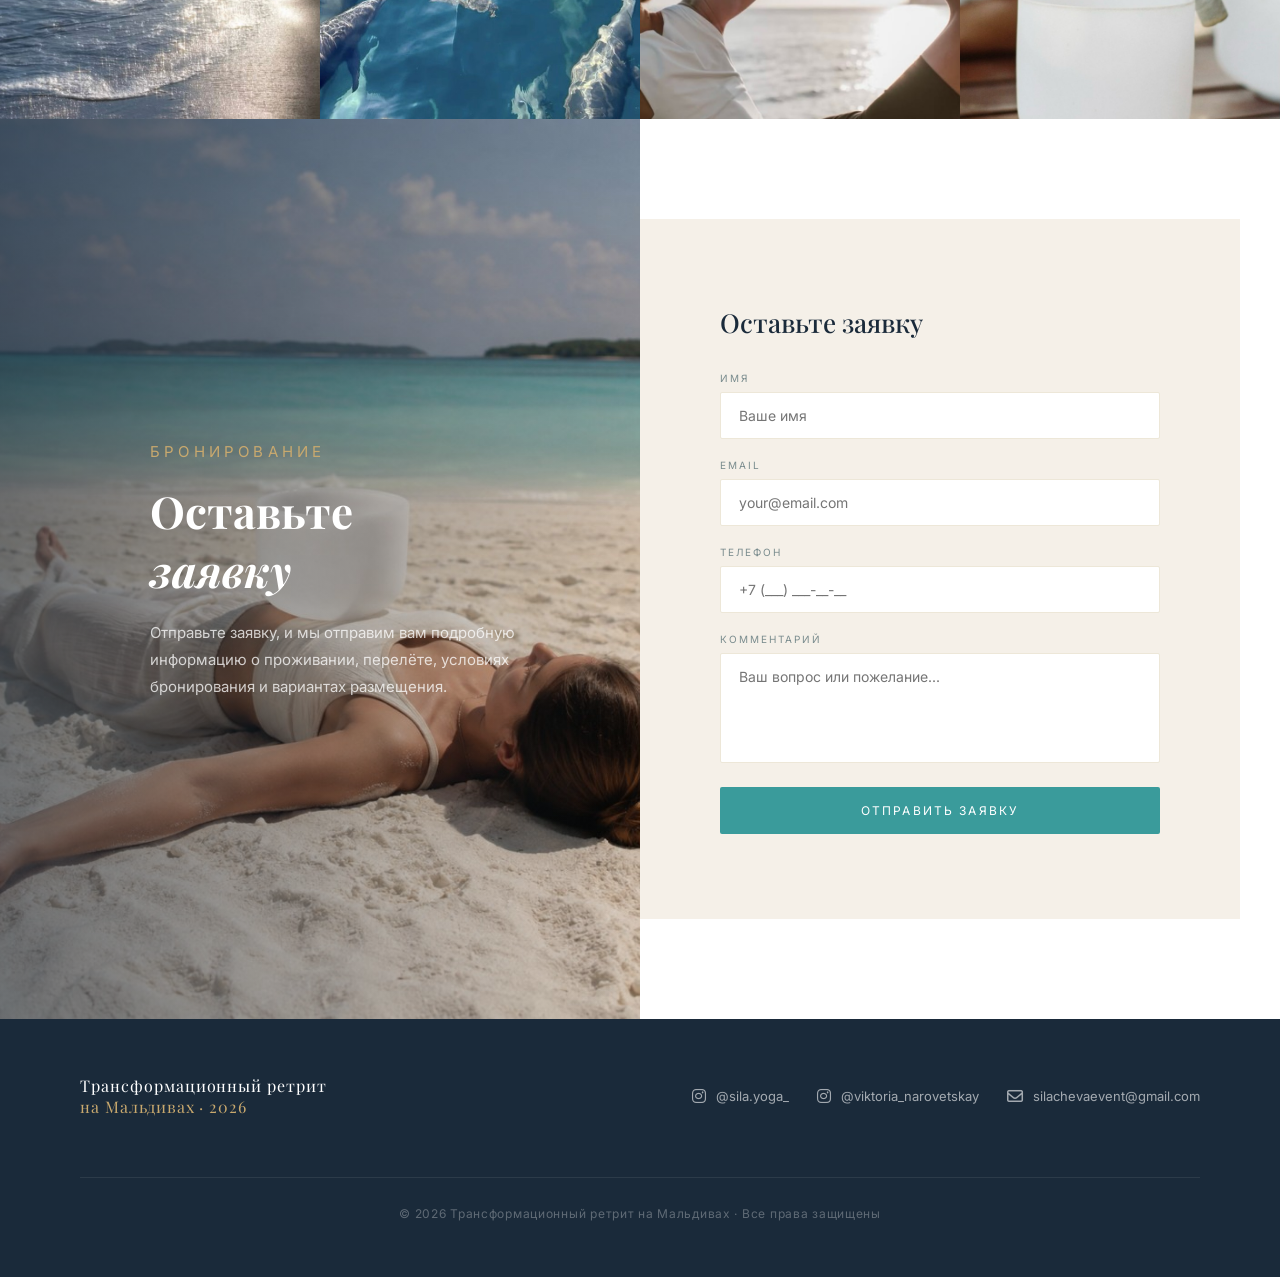
==== commit 116de8b9: "Add files via upload" ====
--- a/index.html
+++ b/index.html
@@ -32,6 +32,12 @@
         <a href="changes.html">Что меняется</a>
         <a href="leaders.html">Ведущие</a>
         <a href="tariffs.html">Тарифы</a>
+        <a href="gallery.html">Галерея</a>
+        <p class="menu-eyebrow" style="margin-top:20px;">Номера</p>
+        <a href="standard.html" class="menu-sub">Standard</a>
+        <a href="deluxe.html" class="menu-sub">Deluxe</a>
+        <a href="garden.html" class="menu-sub">Garden Villa</a>
+        <a href="ocean.html" class="menu-sub">Ocean View</a>
       </nav>
       <div class="menu-footer">
         <a href="https://www.instagram.com/sila.yoga_" target="_blank" rel="noopener"><i class="fa-brands fa-instagram"></i>@sila.yoga_</a>
@@ -161,7 +167,7 @@
   <!-- ══ FOOTER ════════════════════════════════════════════ -->
   <footer>
     <div class="footer-inner">
-      <div class="footer-logo">Трансформационный ретрит<br><span>на Мальдивах · 2024</span></div>
+      <div class="footer-logo">Трансформационный ретрит<br><span>на Мальдивах · 2026</span></div>
       <div class="footer-links">
         <a href="https://www.instagram.com/sila.yoga_" class="footer-link" target="_blank" rel="noopener">
           <i class="fa-brands fa-instagram"></i><span>@sila.yoga_</span>
@@ -173,7 +179,7 @@
           <i class="fa-regular fa-envelope"></i><span>silachevaevent@gmail.com</span>
         </a>
       </div>
-      <p class="footer-copy">© 2024 Трансформационный ретрит на Мальдивах · Все права защищены</p>
+      <p class="footer-copy">© 2026 Трансформационный ретрит на Мальдивах · Все права защищены</p>
     </div>
   </footer>
 
--- a/css/style.css
+++ b/css/style.css
@@ -186,6 +186,42 @@
 .menu-nav a:hover { color: var(--teal); padding-left: 6px; }
 .menu-nav a:hover::after { opacity: 1; transform: translateX(0); }
 .menu-nav a.active { color: var(--teal); }
+.menu-nav a.menu-sub {
+  font-size: clamp(15px, 2.5vw, 18px);
+  padding: 9px 0 9px 16px;
+  color: var(--muted);
+  border-bottom: 1px solid var(--sand2);
+}
+.menu-nav a.menu-sub:hover { color: var(--teal); padding-left: 22px; }
+.menu-nav .menu-eyebrow {
+  font-family: 'Inter', sans-serif;
+  font-size: 10px;
+  letter-spacing: 0.2em;
+  text-transform: uppercase;
+  color: var(--muted);
+  padding: 0;
+  border-bottom: none;
+  pointer-events: none;
+}
+.menu-nav .menu-eyebrow::after { display: none; }
+
+.btn-rooms {
+  display: inline-block;
+  padding: 9px 20px;
+  border: 1px solid var(--sand2);
+  color: var(--muted);
+  font-family: 'Inter', sans-serif;
+  font-size: 10px;
+  letter-spacing: 0.14em;
+  text-transform: uppercase;
+  text-decoration: none;
+  border-radius: 2px;
+  margin-bottom: 10px;
+  transition: background 0.3s, color 0.3s, border-color 0.3s;
+  display: block;
+  text-align: center;
+}
+.btn-rooms:hover { background: var(--sand); color: var(--navy); border-color: var(--sand); }
 
 .menu-footer {
   margin-top: 40px;
